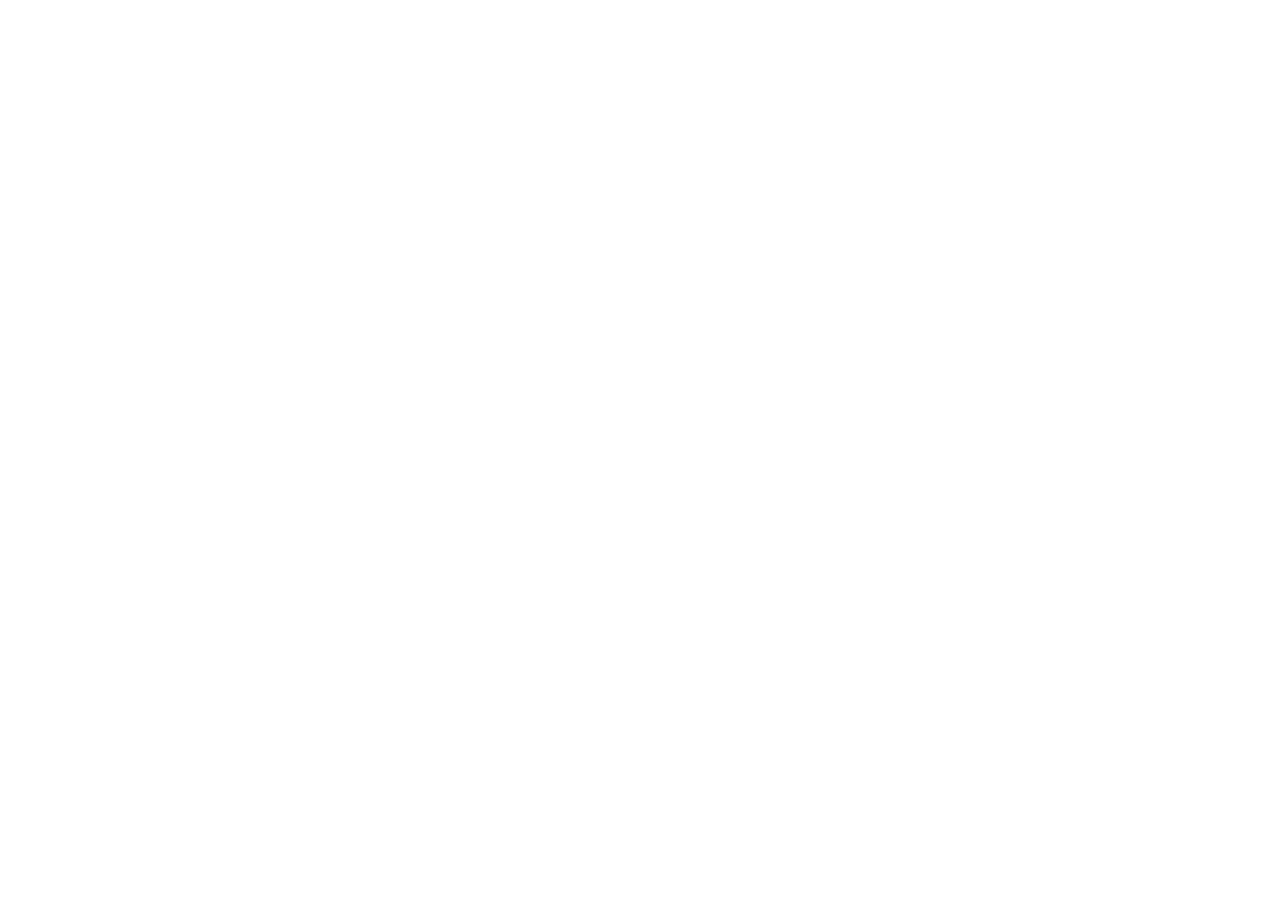
==== src/derwinbell/about.html @ 167174cb "HTML index.html" ====
<!DOCTYPE html>
<html lang="en">
<head>
    <meta charset="UTF-8">
    <meta name="viewport" content="width=device-width, initial-scale=1.0">
    <title>Derwin About</title>
</head>
<body>
    
</body>
</html>
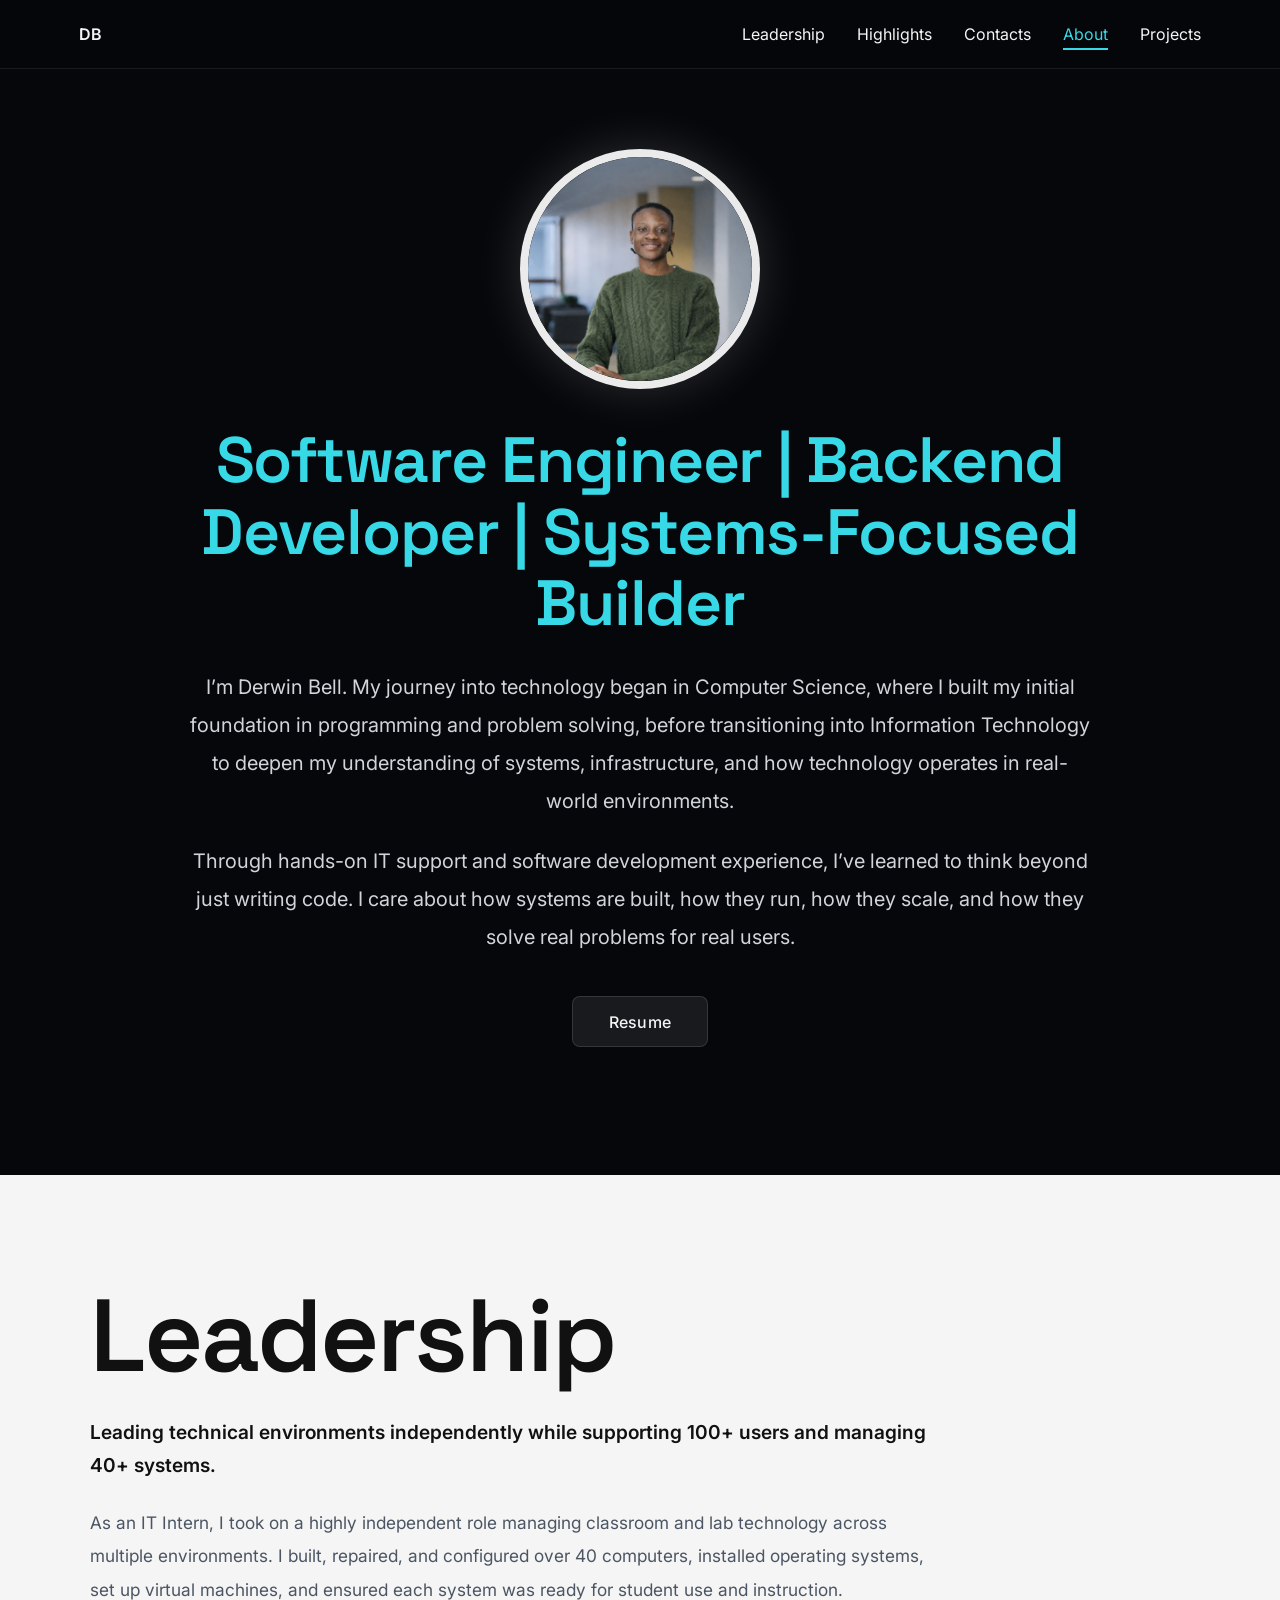
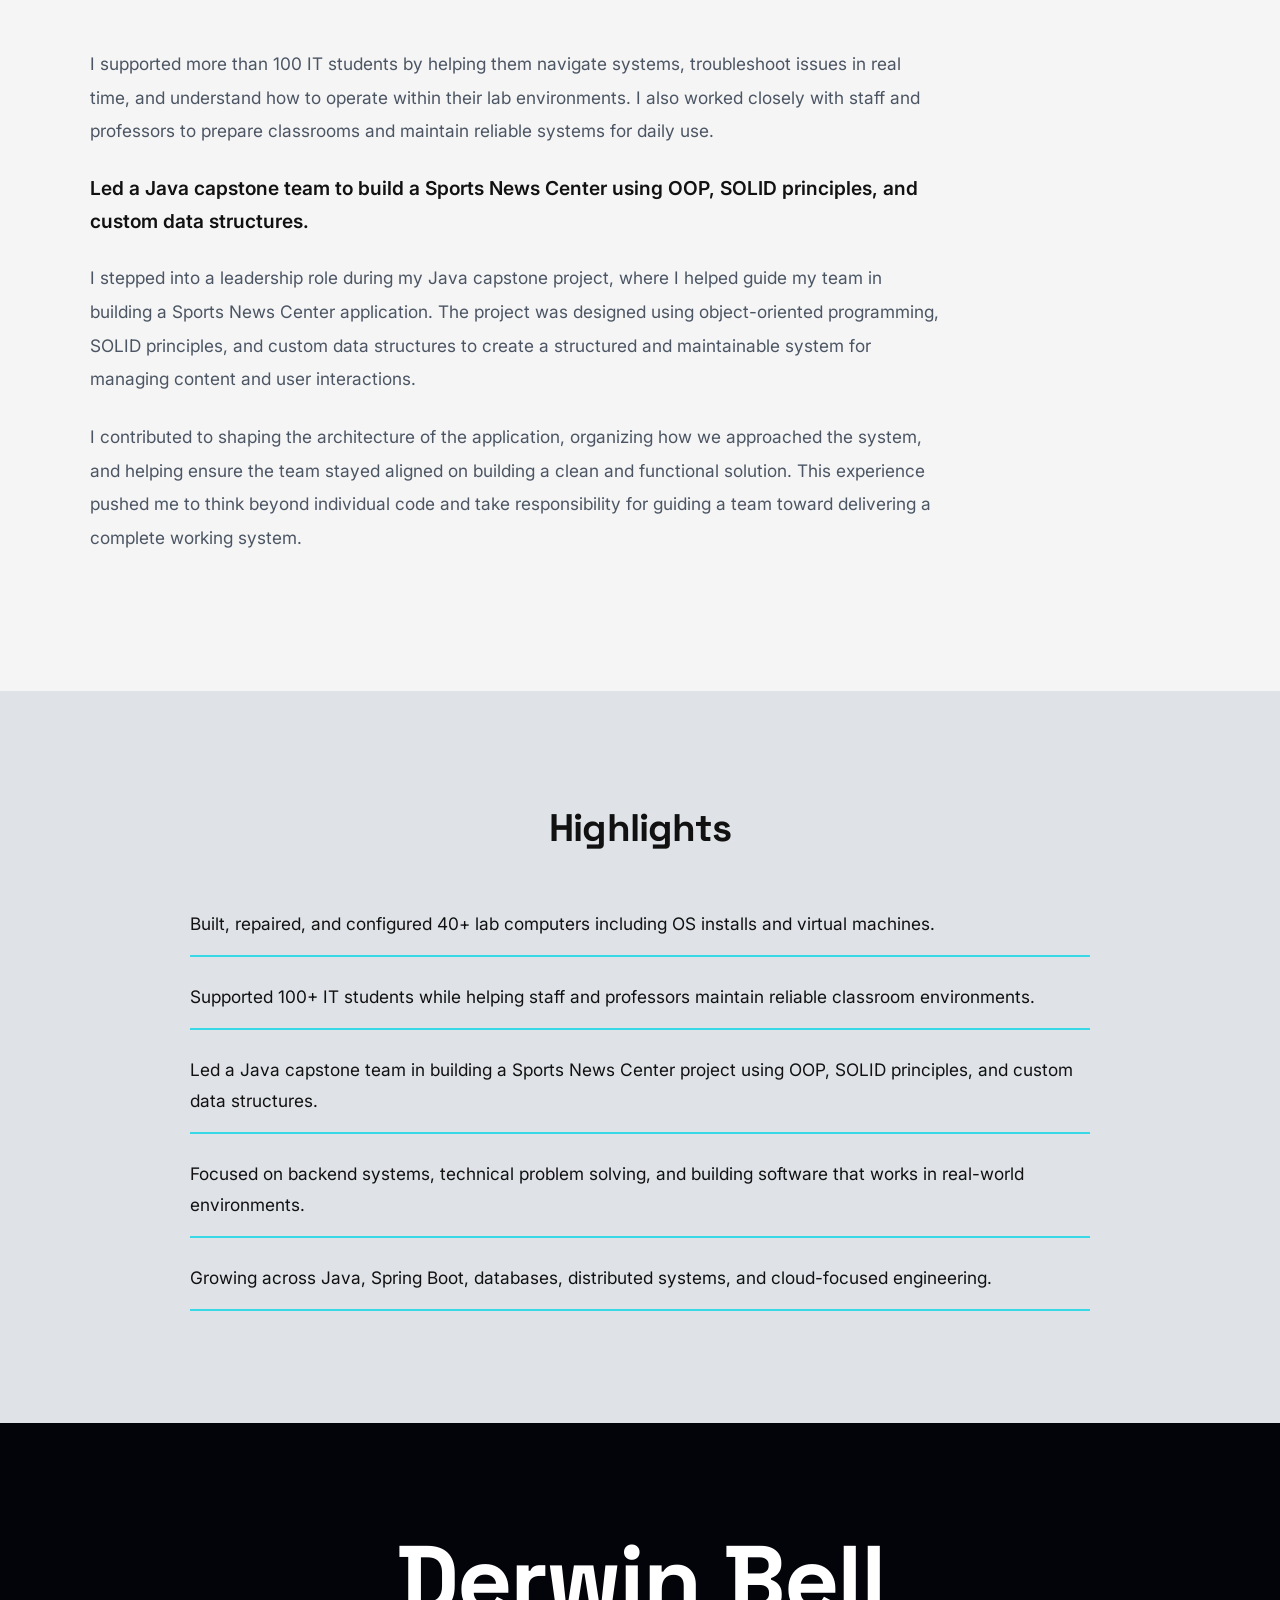
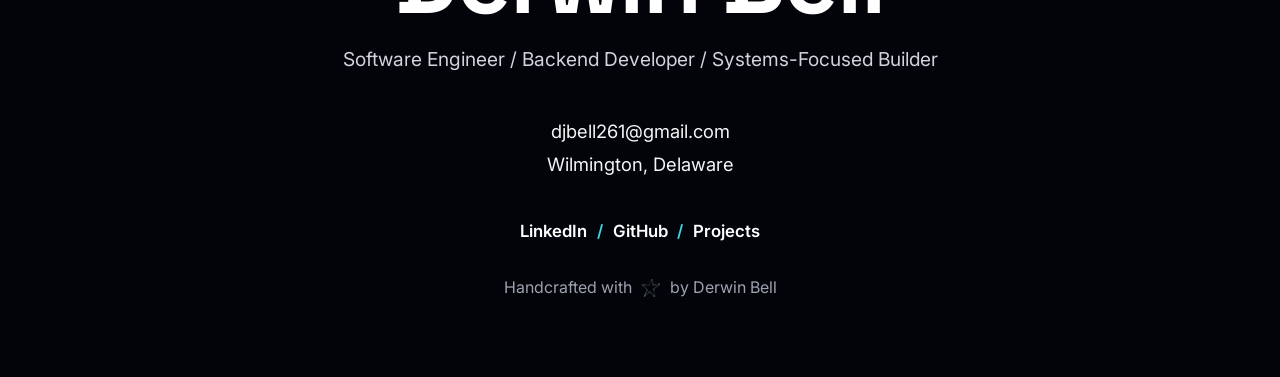
==== commit 62384487: "First draft finished added" ====
--- a/src/derwinbell/about.html
+++ b/src/derwinbell/about.html
@@ -1,11 +1,158 @@
 <!DOCTYPE html>
 <html lang="en">
 <head>
-    <meta charset="UTF-8">
-    <meta name="viewport" content="width=device-width, initial-scale=1.0">
-    <title>Derwin About</title>
+  <meta charset="UTF-8" />
+  <meta name="viewport" content="width=device-width, initial-scale=1.0" />
+  <link rel="stylesheet" href="about.css" />
+  <link href="https://fonts.googleapis.com/css2?family=Inter:wght@300;400;500;600&family=Space+Grotesk:wght@500;600;700&display=swap" rel="stylesheet">
+  <title>About | Derwin Bell</title>
 </head>
 <body>
+
+     <div class="scroll-progress"></div>
+
+  <header class="site-header">
+    <nav class="navbar-container">
+      <a href="index.html" class="logo">DB</a>
+
+      <ul class="nav-links">
+        <li><a href="#leadership">Leadership</a></li>
+        <li><a href="#highlights">Highlights</a></li>
+        <li><a href="#contact">Contacts</a></li>
+        <li><a href="about.html" class="active">About</a></li>
+        <li><a href="projects.html">Projects</a></li>
+      </ul>
+    </nav>
+  </header>
+
+  <main>
+    <section class="about-hero">
+      <div class="about-hero-content">
+        <img src="images/DerwinBell.png" alt="Portrait of Derwin Bell" class="profile-image" />
+
+        <h1 class="about-title">Software Engineer | Backend Developer | Systems-Focused Builder</h1>
+
+        <div class="about-intro">
+          <p>
+            I’m Derwin Bell. My journey into technology began in Computer Science, where I built my
+            initial foundation in programming and problem solving, before transitioning into Information
+            Technology to deepen my understanding of systems, infrastructure, and how technology operates
+            in real-world environments.
+          </p>
+
+          <p>
+            Through hands-on IT support and software development experience, I’ve learned to think beyond
+            just writing code. I care about how systems are built, how they run, how they scale, and how
+            they solve real problems for real users.
+          </p>
+          <div class="resume-button-container">
+            <a href="resume.html" class="resume-btn">Resume</a>
+        </div>
+        </div>
+         
+      </div>
+    </section>
+
+   <section id="leadership" class="leadership-section fade-section">
+  <div class="leadership-inner">
+    <h1 class="leadership-title">Leadership</h1>
+
+    <p class="leadership-highlight">
+      Leading technical environments independently while supporting 100+ users and managing 40+ systems.
+    </p>
+
+    <!-- IT INTERN STORY -->
+    <p class="leadership-text">
+      As an IT Intern, I took on a highly independent role managing classroom and lab technology across
+      multiple environments. I built, repaired, and configured over 40 computers, installed operating
+      systems, set up virtual machines, and ensured each system was ready for student use and instruction.
+    </p>
+
+    <p class="leadership-text">
+      I supported more than 100 IT students by helping them navigate systems, troubleshoot issues in real
+      time, and understand how to operate within their lab environments. I also worked closely with staff
+      and professors to prepare classrooms and maintain reliable systems for daily use.
+    </p>
+
     
+     <p class="leadership-highlight">
+      Led a Java capstone team to build a Sports News Center using OOP,
+      SOLID principles, and custom data structures.
+    </p> 
+    <p class="leadership-text">
+      I stepped into a leadership role during my Java capstone project,
+      where I helped guide my team in building a Sports News Center application. The project was designed
+      using object-oriented programming, SOLID principles, and custom data structures to create a structured
+      and maintainable system for managing content and user interactions.
+    </p>
+
+    <p class="leadership-text">
+      I contributed to shaping the architecture of the application, organizing how we approached the system,
+      and helping ensure the team stayed aligned on building a clean and functional solution. This experience
+      pushed me to think beyond individual code and take responsibility for guiding a team toward delivering
+      a complete working system.
+    </p>
+  </div>
+</section>
+
+    
+    <section id="highlights" class="highlights-section fade-section">
+      <div class="highlights-inner">
+        <h2 class="highlights-title">Highlights</h2>
+
+        <div class="highlight-list">
+          <div class="highlight-item">
+            <p>Built, repaired, and configured 40+ lab computers including OS installs and virtual machines.</p>
+          </div>
+
+          <div class="highlight-item">
+            <p>Supported 100+ IT students while helping staff and professors maintain reliable classroom environments.</p>
+          </div>
+
+          <div class="highlight-item">
+            <p>Led a Java capstone team in building a Sports News Center project using OOP, SOLID principles, and custom data structures.</p>
+          </div>
+
+          <div class="highlight-item">
+            <p>Focused on backend systems, technical problem solving, and building software that works in real-world environments.</p>
+          </div>
+
+          <div class="highlight-item">
+            <p>Growing across Java, Spring Boot, databases, distributed systems, and cloud-focused engineering.</p>
+          </div>
+        </div>
+      </div>
+    </section>
+  </main>
+
+  <footer id="contact" class="about-footer">
+    <div class="about-footer-inner">
+      <div class="footer-main">
+        <h2 class="footer-name">Derwin Bell</h2>
+        <p class="footer-role">Software Engineer / Backend Developer / Systems-Focused Builder</p>
+      </div>
+
+      <div class="footer-contact">
+        <a href="mailto:djbell261@gmail.com">djbell261@gmail.com</a>
+        <p>Wilmington, Delaware</p>
+      </div>
+
+      <div class="footer-links">
+        <a href="https://www.linkedin.com/in/derwin-bell-666336256" target="_blank" rel="noopener noreferrer">LinkedIn</a>
+        <span>/</span>
+        <a href="https://github.com/djbell261" target="_blank" rel="noopener noreferrer">GitHub</a>
+        <span>/</span>
+        <a href="projects.html">Projects</a>
+      </div>
+
+      <p class="footer-note">
+        Handcrafted with
+        <img src="images/star.gif" class="footer-icon" alt="star" loading="lazy">
+        by Derwin Bell
+      </p>
+    </div>
+  </footer>
+
+  <script src="about.js"></script>
 </body>
 </html>
--- a/src/derwinbell/about.css
+++ b/src/derwinbell/about.css
@@ -0,0 +1,414 @@
+* {
+  margin: 0;
+  padding: 0;
+  box-sizing: border-box;
+}
+
+html {
+  scroll-behavior: smooth;
+}
+
+/* 🔥 UPDATED FONT SYSTEM */
+body {
+  font-family: 'Inter', sans-serif;
+  background: #05070b;
+  color: #f5f5f5;
+}
+
+/* HEADINGS = STRONGER FONT */
+.about-title,
+.leadership-title,
+.footer-name,
+.highlights-title {
+  font-family: 'Space Grotesk', sans-serif;
+  letter-spacing: -0.02em;
+}
+
+/* SMALL POLISH */
+.about-title {
+  font-weight: 600;
+}
+
+.leadership-title {
+  font-weight: 600;
+}
+
+.footer-name {
+  font-weight: 700;
+}
+
+/* ===== HEADER ===== */
+.site-header {
+  position: sticky;
+  top: 0;
+  z-index: 1000;
+  background: rgba(5, 7, 11, 0.92);
+  backdrop-filter: blur(10px);
+  border-bottom: 1px solid rgba(255, 255, 255, 0.08);
+}
+
+.navbar-container {
+  max-width: 1250px;
+  margin: 0 auto;
+  padding: 1.5rem 4rem;
+  display: flex;
+  justify-content: space-between;
+  align-items: center;
+}
+
+.logo {
+  text-decoration: none;
+  color: #f5f5f5;
+  font-size: 1rem;
+  font-weight: 600;
+}
+
+.nav-links {
+  list-style: none;
+  display: flex;
+  gap: 2rem;
+}
+
+.nav-links a {
+  text-decoration: none;
+  color: #f5f5f5;
+  font-size: 1rem;
+  position: relative;
+}
+
+.nav-links a.active,
+.nav-links a:hover {
+  color: #38d9e6;
+}
+
+.nav-links a.active::after,
+.nav-links a:hover::after {
+  content: "";
+  position: absolute;
+  left: 0;
+  bottom: -6px;
+  width: 100%;
+  height: 2px;
+  background: #38d9e6;
+}
+
+/* ===== HERO ===== */
+.about-hero {
+  min-height: 90vh;
+  display: flex;
+  align-items: center;
+  justify-content: center;
+  padding: 5rem 2rem 6rem;
+  text-align: center;
+}
+
+.about-hero-content {
+  max-width: 980px;
+}
+
+.profile-image {
+  width: 240px;
+  height: 240px;
+  object-fit: cover;
+  border-radius: 50%;
+  border: 8px solid rgba(255, 255, 255, 0.92);
+  box-shadow: 0 0 50px rgba(255, 255, 255, 0.16);
+  margin-bottom: 2rem;
+
+  opacity: 0;
+  transform: translateY(30px);
+  animation: fadeUp 0.9s ease forwards;
+  animation-delay: 0.2s;
+}
+
+.about-title {
+  font-size: clamp(2.2rem, 5vw, 4.4rem);
+  line-height: 1.12;
+  color: #38d9e6;
+  margin-bottom: 1.75rem;
+
+  opacity: 0;
+  transform: translateY(30px);
+  animation: fadeUp 0.9s ease forwards;
+  animation-delay: 1s;
+}
+
+.about-intro {
+  max-width: 900px;
+  margin: 0 auto;
+
+  opacity: 0;
+  transform: translateY(30px);
+  animation: fadeUp 0.9s ease forwards;
+  animation-delay: 1.8s;
+}
+
+.about-intro p {
+  font-size: clamp(1.05rem, 2vw, 1.25rem);
+  line-height: 1.9;
+  color: #d1d5db;
+  margin-bottom: 1.4rem;
+}
+
+/* ===== RESUME BUTTON ===== */
+.resume-button-container {
+  margin-top: 2.5rem;
+  display: flex;
+  justify-content: center;
+}
+
+.resume-btn {
+  display: inline-block;
+  padding: 0.9rem 2.2rem;
+  background: rgba(255, 255, 255, 0.08);
+  color: #f5f5f5;
+  text-decoration: none;
+  font-size: 1rem;
+  font-weight: 500;
+  border-radius: 8px;
+  border: 1px solid rgba(255, 255, 255, 0.12);
+
+  transition: all 0.25s ease;
+  letter-spacing: 0.02em;
+  backdrop-filter: blur(6px);
+}
+
+/* Hover effect (clean, not flashy) */
+.resume-btn:hover {
+  background: #38d9e6;
+  color: #05070b;
+  border-color: #38d9e6;
+}
+
+/* ===== LEADERSHIP ===== */
+.leadership-section {
+  background: #f5f5f5;
+  color: #111;
+  padding: 7rem 4rem;
+  margin-top: 2rem;
+}
+
+.leadership-inner {
+  max-width: 1100px;
+  margin: 0 auto;
+}
+
+.leadership-title {
+  font-size: clamp(3rem, 8vw, 6.5rem);
+  line-height: 0.95;
+  margin-bottom: 2rem;
+  color: #111;
+}
+
+.leadership-highlight {
+  font-weight: 600;
+  font-size: 1.2rem;
+  line-height: 1.7;
+  margin-bottom: 1.5rem;
+  color: #111;
+  max-width: 850px;
+}
+
+.leadership-text {
+  font-size: 1.08rem;
+  line-height: 1.95;
+  color: #4b5563;
+  max-width: 850px;
+  margin-bottom: 1.5rem;
+}
+
+.leadership-text:nth-of-type(3) {
+  margin-top: 2.5rem;
+}
+
+/* ===== HIGHLIGHTS ===== */
+.highlights-section {
+  background: #dfe3e8;
+  padding: 7rem 4rem;
+}
+
+.highlights-inner {
+  max-width: 900px;
+  margin: 0 auto;
+}
+
+.highlights-title {
+  text-align: center;
+  font-size: 2.4rem;
+  color: #111;
+  margin-bottom: 2.5rem;
+}
+
+.highlight-list {
+  display: flex;
+  flex-direction: column;
+  gap: 0.5rem;
+}
+
+.highlight-item {
+  padding: 1rem 0;
+  border-bottom: 2px solid #38d9e6;
+}
+
+.highlight-item p {
+  font-size: 1.08rem;
+  line-height: 1.8;
+  color: #111;
+}
+
+/* ===== FOOTER ===== */
+.about-footer {
+  background: #02040a;
+  padding: 7rem 2rem 5rem;
+}
+
+.about-footer-inner {
+  max-width: 900px;
+  margin: 0 auto;
+  text-align: center;
+}
+
+.footer-main {
+  margin-bottom: 2.5rem;
+}
+
+.footer-name {
+  font-size: clamp(3rem, 8vw, 6rem);
+  line-height: 0.95;
+  color: #ffffff;
+  margin-bottom: 1rem;
+}
+
+.footer-role {
+  font-size: 1.2rem;
+  color: #d1d5db;
+  line-height: 1.7;
+}
+
+.footer-contact {
+  margin-bottom: 2.5rem;
+}
+
+.footer-contact a,
+.footer-contact p {
+  display: block;
+  color: #f5f5f5;
+  text-decoration: none;
+  font-size: 1.15rem;
+  line-height: 1.8;
+}
+
+.footer-contact a:hover {
+  color: #38d9e6;
+}
+
+.footer-links {
+  display: flex;
+  justify-content: center;
+  align-items: center;
+  gap: 0.6rem;
+  flex-wrap: wrap;
+  margin-bottom: 2.2rem;
+  font-size: 1.05rem;
+  font-weight: 600;
+}
+
+.footer-links a {
+  color: #ffffff;
+  text-decoration: none;
+  transition: opacity 0.2s ease;
+}
+
+.footer-links a:hover {
+  opacity: 0.7;
+}
+
+.footer-links span {
+  color: #38d9e6;
+}
+
+.footer-note {
+  font-size: 1rem;
+  color: #9ca3af;
+}
+
+.footer-icon {
+  width: 18px;
+  height: 18px;
+  vertical-align: middle;
+  margin: 0 6px;
+}
+
+/* ===== ANIMATION ===== */
+.fade-section {
+  opacity: 0;
+  transform: translateY(35px);
+  transition: all 0.8s ease;
+}
+
+.fade-section.visible {
+  opacity: 1;
+  transform: translateY(0);
+}
+
+@keyframes fadeUp {
+  from {
+    opacity: 0;
+    transform: translateY(30px);
+  }
+  to {
+    opacity: 1;
+    transform: translateY(0);
+  }
+}
+
+/* ===== RESPONSIVE ===== */
+@media (max-width: 900px) {
+  .navbar-container,
+  .leadership-section,
+  .highlights-section {
+    padding-left: 1.5rem;
+    padding-right: 1.5rem;
+  }
+
+  .profile-image {
+    width: 190px;
+    height: 190px;
+  }
+}
+
+@media (max-width: 600px) {
+  .navbar-container {
+    flex-direction: column;
+    align-items: flex-start;
+    gap: 1rem;
+  }
+
+  .about-hero {
+    min-height: auto;
+    padding-top: 6rem;
+    padding-bottom: 4rem;
+  }
+
+  .leadership-title,
+  .footer-name {
+    line-height: 1;
+  }
+
+  .footer-role,
+  .footer-contact a,
+  .footer-contact p {
+    font-size: 1rem;
+  }
+}
+
+/* SCROLL BAR */
+.scroll-progress {
+  position: fixed;
+  top: 0;
+  left: 0;
+  width: 0%;
+  height: 4px;
+  background: #d6cbcb;
+  z-index: 2000;
+}
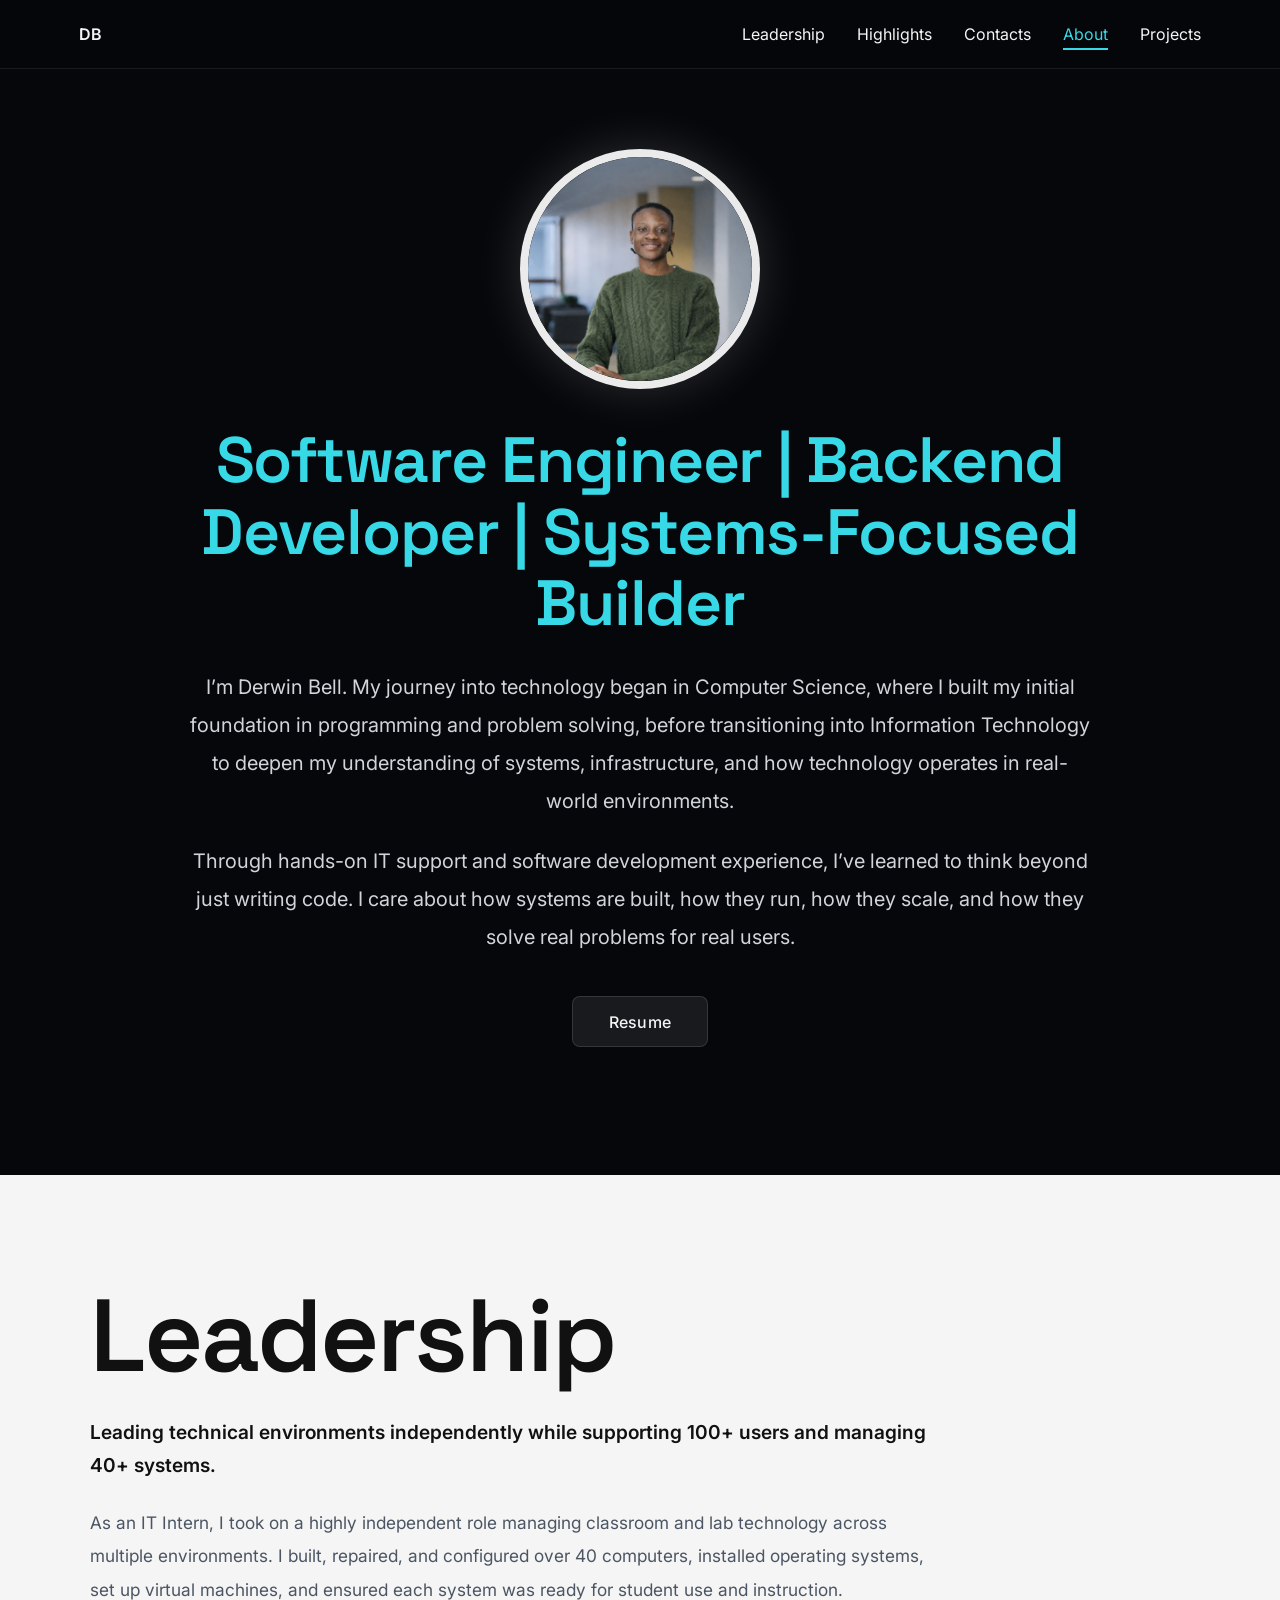
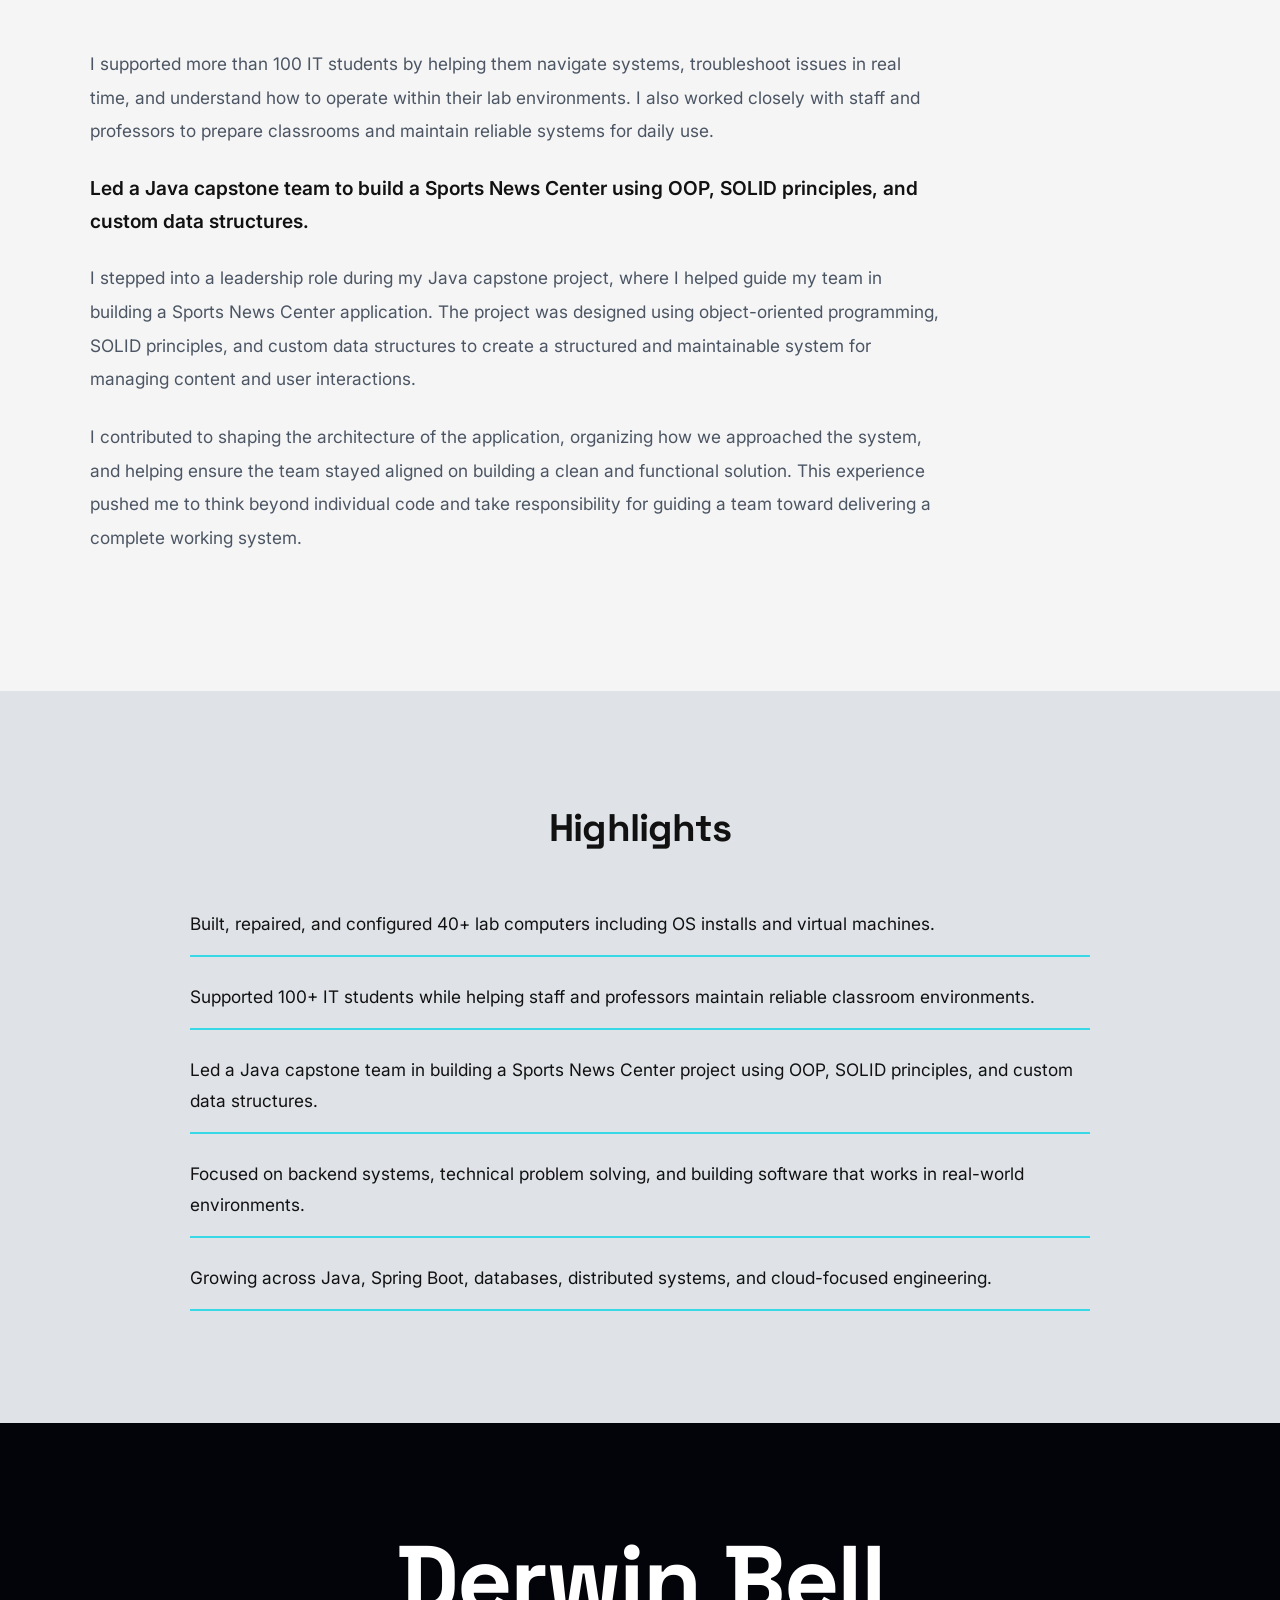
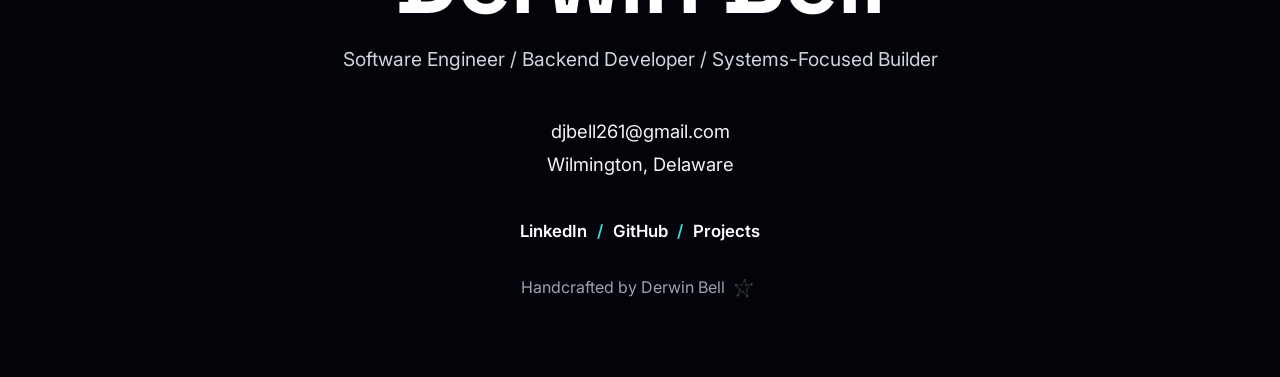
==== commit eeb37fae: "Finished .01" ====
--- a/src/derwinbell/about.html
+++ b/src/derwinbell/about.html
@@ -146,9 +146,9 @@
       </div>
 
       <p class="footer-note">
-        Handcrafted with
+       Handcrafted by Derwin Bell
         <img src="images/star.gif" class="footer-icon" alt="star" loading="lazy">
-        by Derwin Bell
+        
       </p>
     </div>
   </footer>
